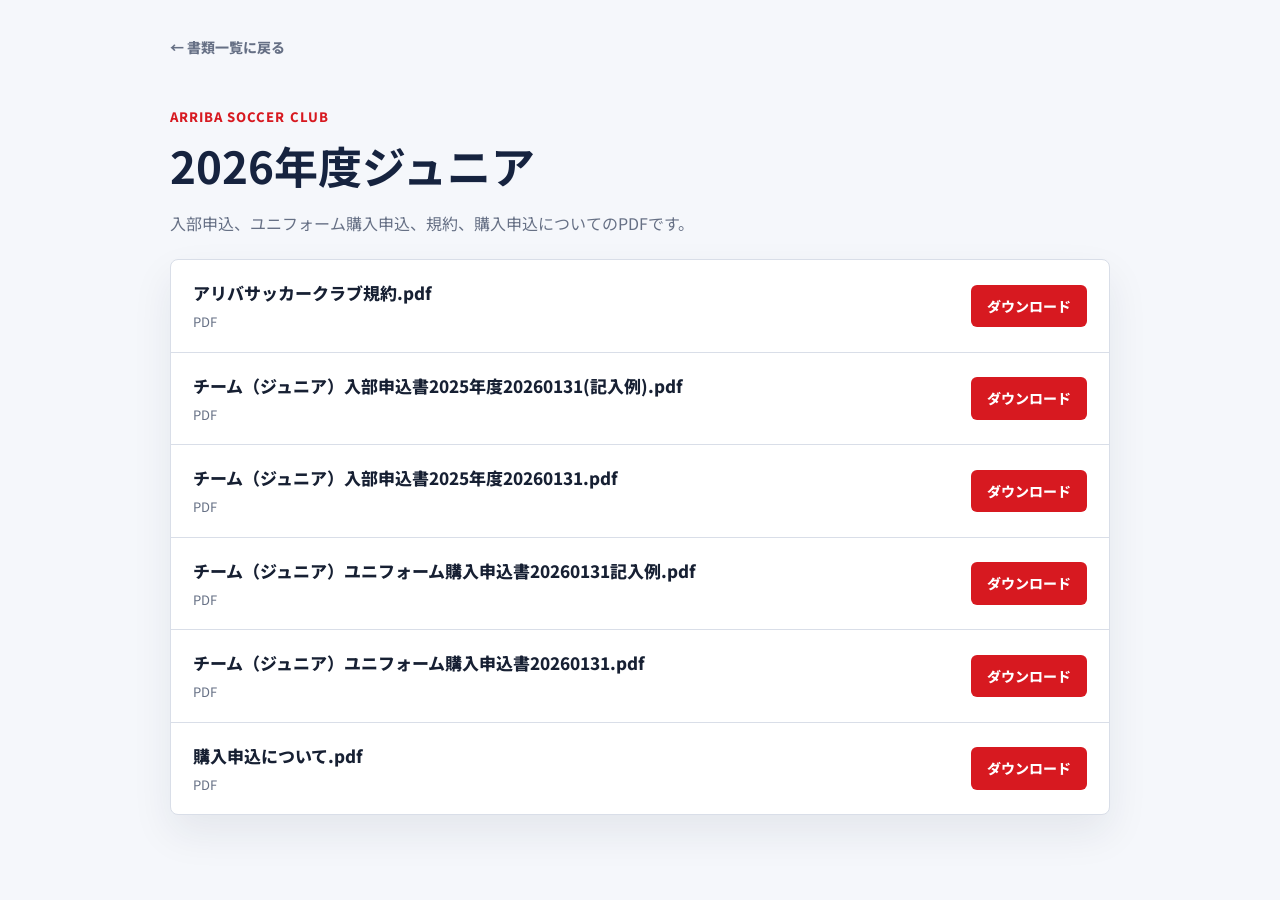
==== 2026J/index.html @ 3dc31af6 "Adjust mobile LP layout and modal behavior" ====
<!doctype html>
<html lang="ja">
<head>
  <meta charset="utf-8">
  <meta name="viewport" content="width=device-width, initial-scale=1">
  <meta name="robots" content="noindex, nofollow, noarchive">
  <title>2026年度ジュニア 書類ダウンロード | ARRIBA</title>
  <link rel="preconnect" href="https://fonts.googleapis.com">
  <link rel="preconnect" href="https://fonts.gstatic.com" crossorigin>
  <link href="https://fonts.googleapis.com/css2?family=Noto+Sans+JP:wght@500;700;800;900&amp;display=swap" rel="stylesheet">
  <link rel="stylesheet" href="/assets/css/downloads.css">
</head>
<body>
  <main class="download-page">
    <div class="download-shell">
      <a class="back-link" href="/arriba/">← 書類一覧に戻る</a>
      <header class="download-header">
        <p class="download-kicker">ARRIBA SOCCER CLUB</p>
        <h1>2026年度ジュニア</h1>
        <p class="download-lead">入部申込、ユニフォーム購入申込、規約、購入申込についてのPDFです。</p>
      </header>
      <section class="download-panel" aria-label="書類一覧">
        <ul class="file-list">
          <li><a class="file-link" href="./files/terms.pdf" download="アリバサッカークラブ規約.pdf"><span><span class="file-title">アリバサッカークラブ規約.pdf</span><span class="file-meta">PDF</span></span><span class="download-button">ダウンロード</span></a></li>
          <li><a class="file-link" href="./files/application-example.pdf" download="チーム（ジュニア）入部申込書2025年度20260131(記入例).pdf"><span><span class="file-title">チーム（ジュニア）入部申込書2025年度20260131(記入例).pdf</span><span class="file-meta">PDF</span></span><span class="download-button">ダウンロード</span></a></li>
          <li><a class="file-link" href="./files/application.pdf" download="チーム（ジュニア）入部申込書2025年度20260131.pdf"><span><span class="file-title">チーム（ジュニア）入部申込書2025年度20260131.pdf</span><span class="file-meta">PDF</span></span><span class="download-button">ダウンロード</span></a></li>
          <li><a class="file-link" href="./files/uniform-example.pdf" download="チーム（ジュニア）ユニフォーム購入申込書20260131記入例.pdf"><span><span class="file-title">チーム（ジュニア）ユニフォーム購入申込書20260131記入例.pdf</span><span class="file-meta">PDF</span></span><span class="download-button">ダウンロード</span></a></li>
          <li><a class="file-link" href="./files/uniform.pdf" download="チーム（ジュニア）ユニフォーム購入申込書20260131.pdf"><span><span class="file-title">チーム（ジュニア）ユニフォーム購入申込書20260131.pdf</span><span class="file-meta">PDF</span></span><span class="download-button">ダウンロード</span></a></li>
          <li><a class="file-link" href="./files/purchase-guide.pdf" download="購入申込について.pdf"><span><span class="file-title">購入申込について.pdf</span><span class="file-meta">PDF</span></span><span class="download-button">ダウンロード</span></a></li>
        </ul>
      </section>
    </div>
  </main>
</body>
</html>
---- assets/css/downloads.css ----
:root {
  color-scheme: light;
  --ink: #172033;
  --muted: #667085;
  --line: #d9dee8;
  --soft: #f5f7fb;
  --brand: #d71920;
  --brand-dark: #a91117;
  --navy: #16233f;
  --white: #fff;
}

* {
  box-sizing: border-box;
}

html {
  background: var(--soft);
  color: var(--ink);
  font-family: "Noto Sans JP", system-ui, -apple-system, BlinkMacSystemFont, sans-serif;
  line-height: 1.75;
}

body {
  margin: 0;
}

a {
  color: inherit;
}

.download-page {
  min-height: 100vh;
  padding: 32px 18px 56px;
}

.download-shell {
  width: min(940px, 100%);
  margin: 0 auto;
}

.download-header {
  padding: 28px 0 22px;
}

.download-kicker {
  margin: 0 0 10px;
  color: var(--brand);
  font-size: 13px;
  font-weight: 800;
  letter-spacing: .08em;
}

.download-header h1 {
  margin: 0;
  color: var(--navy);
  font-size: clamp(28px, 5vw, 44px);
  line-height: 1.25;
  letter-spacing: 0;
}

.download-lead {
  max-width: 720px;
  margin: 16px 0 0;
  color: var(--muted);
  font-size: 16px;
}

.download-panel {
  background: var(--white);
  border: 1px solid var(--line);
  border-radius: 8px;
  box-shadow: 0 18px 40px rgba(22, 35, 63, .08);
  overflow: hidden;
}

.category-list,
.file-list {
  display: grid;
  gap: 0;
  margin: 0;
  padding: 0;
  list-style: none;
}

.category-list li,
.file-list li {
  border-top: 1px solid var(--line);
}

.category-list li:first-child,
.file-list li:first-child {
  border-top: 0;
}

.category-link,
.file-link {
  display: grid;
  grid-template-columns: 1fr auto;
  gap: 16px;
  align-items: center;
  min-height: 76px;
  padding: 18px 22px;
  text-decoration: none;
}

.category-link:hover,
.file-link:hover {
  background: #fafbfe;
}

.category-title,
.file-title {
  display: block;
  color: var(--ink);
  font-size: 17px;
  font-weight: 800;
}

.category-url,
.file-meta {
  display: block;
  margin-top: 3px;
  color: var(--muted);
  font-size: 13px;
}

.download-button {
  display: inline-flex;
  align-items: center;
  justify-content: center;
  min-width: 112px;
  min-height: 42px;
  padding: 9px 16px;
  border-radius: 6px;
  background: var(--brand);
  color: var(--white);
  font-size: 14px;
  font-weight: 800;
  text-align: center;
  white-space: nowrap;
}

.category-link .download-button {
  background: var(--navy);
}

.download-note {
  margin: 18px 0 0;
  color: var(--muted);
  font-size: 13px;
}

.back-link {
  display: inline-flex;
  margin: 0 0 18px;
  color: var(--muted);
  font-size: 14px;
  font-weight: 800;
  text-decoration: none;
}

.back-link:hover {
  color: var(--brand-dark);
}

.download-footer {
  margin-top: 24px;
  color: var(--muted);
  font-size: 12px;
}

@media (max-width: 640px) {
  .download-page {
    padding: 20px 14px 40px;
  }

  .download-header {
    padding-top: 18px;
  }

  .category-link,
  .file-link {
    grid-template-columns: 1fr;
    gap: 12px;
    padding: 17px 16px;
  }

  .download-button {
    width: 100%;
  }
}
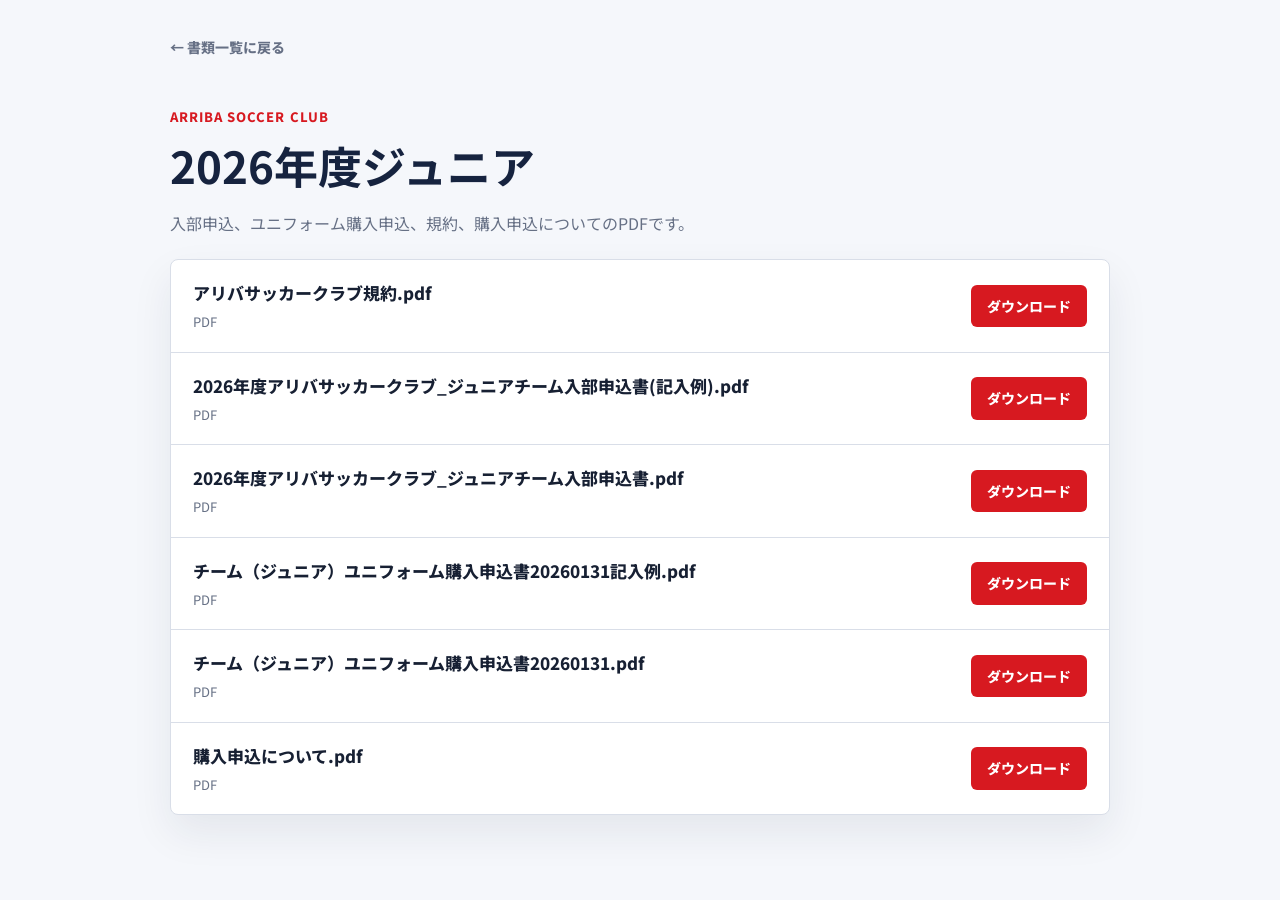
==== commit 3940153d: "Update 2026 junior application PDFs" ====
--- a/2026J/index.html
+++ b/2026J/index.html
@@ -22,8 +22,8 @@
       <section class="download-panel" aria-label="書類一覧">
         <ul class="file-list">
           <li><a class="file-link" href="./files/terms.pdf" download="アリバサッカークラブ規約.pdf"><span><span class="file-title">アリバサッカークラブ規約.pdf</span><span class="file-meta">PDF</span></span><span class="download-button">ダウンロード</span></a></li>
-          <li><a class="file-link" href="./files/application-example.pdf" download="チーム（ジュニア）入部申込書2025年度20260131(記入例).pdf"><span><span class="file-title">チーム（ジュニア）入部申込書2025年度20260131(記入例).pdf</span><span class="file-meta">PDF</span></span><span class="download-button">ダウンロード</span></a></li>
-          <li><a class="file-link" href="./files/application.pdf" download="チーム（ジュニア）入部申込書2025年度20260131.pdf"><span><span class="file-title">チーム（ジュニア）入部申込書2025年度20260131.pdf</span><span class="file-meta">PDF</span></span><span class="download-button">ダウンロード</span></a></li>
+          <li><a class="file-link" href="./files/application-example.pdf" download="2026年度アリバサッカークラブ_ジュニアチーム入部申込書(記入例).pdf"><span><span class="file-title">2026年度アリバサッカークラブ_ジュニアチーム入部申込書(記入例).pdf</span><span class="file-meta">PDF</span></span><span class="download-button">ダウンロード</span></a></li>
+          <li><a class="file-link" href="./files/application.pdf" download="2026年度アリバサッカークラブ_ジュニアチーム入部申込書.pdf"><span><span class="file-title">2026年度アリバサッカークラブ_ジュニアチーム入部申込書.pdf</span><span class="file-meta">PDF</span></span><span class="download-button">ダウンロード</span></a></li>
           <li><a class="file-link" href="./files/uniform-example.pdf" download="チーム（ジュニア）ユニフォーム購入申込書20260131記入例.pdf"><span><span class="file-title">チーム（ジュニア）ユニフォーム購入申込書20260131記入例.pdf</span><span class="file-meta">PDF</span></span><span class="download-button">ダウンロード</span></a></li>
           <li><a class="file-link" href="./files/uniform.pdf" download="チーム（ジュニア）ユニフォーム購入申込書20260131.pdf"><span><span class="file-title">チーム（ジュニア）ユニフォーム購入申込書20260131.pdf</span><span class="file-meta">PDF</span></span><span class="download-button">ダウンロード</span></a></li>
           <li><a class="file-link" href="./files/purchase-guide.pdf" download="購入申込について.pdf"><span><span class="file-title">購入申込について.pdf</span><span class="file-meta">PDF</span></span><span class="download-button">ダウンロード</span></a></li>
